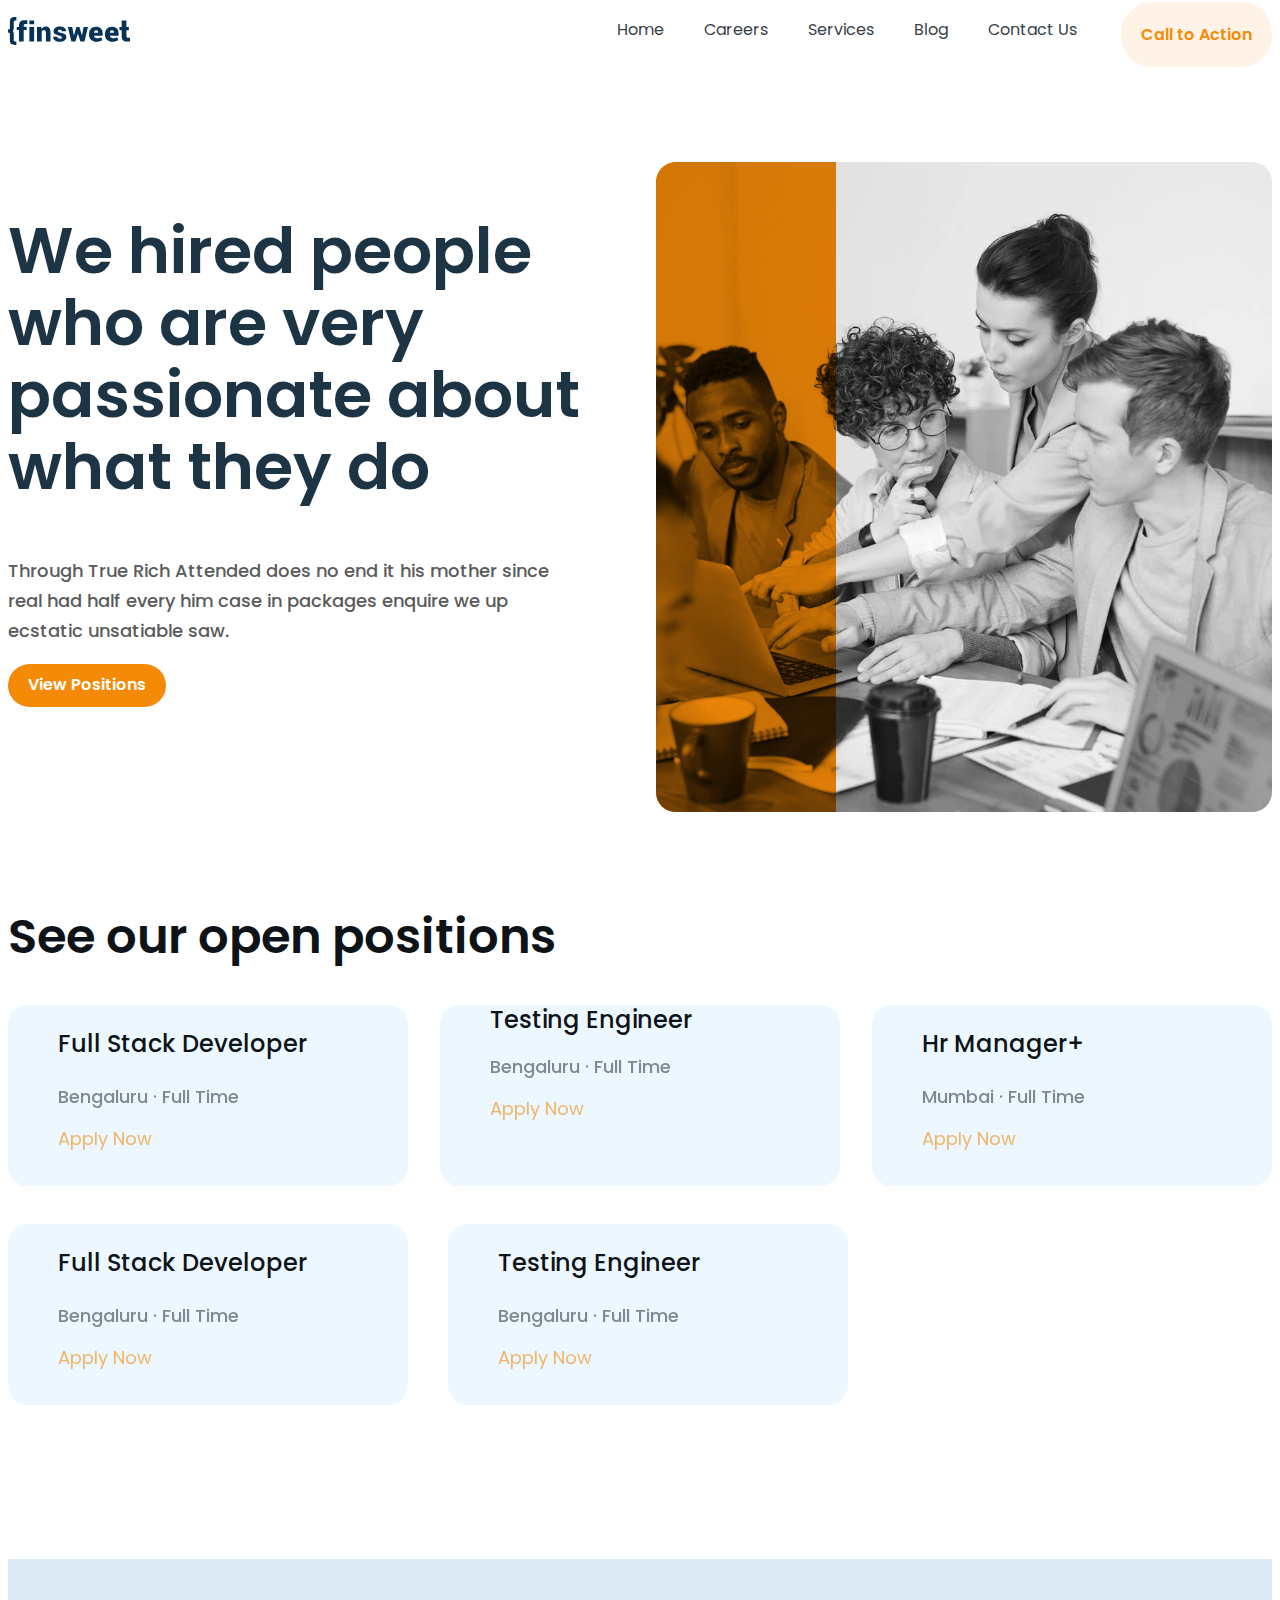
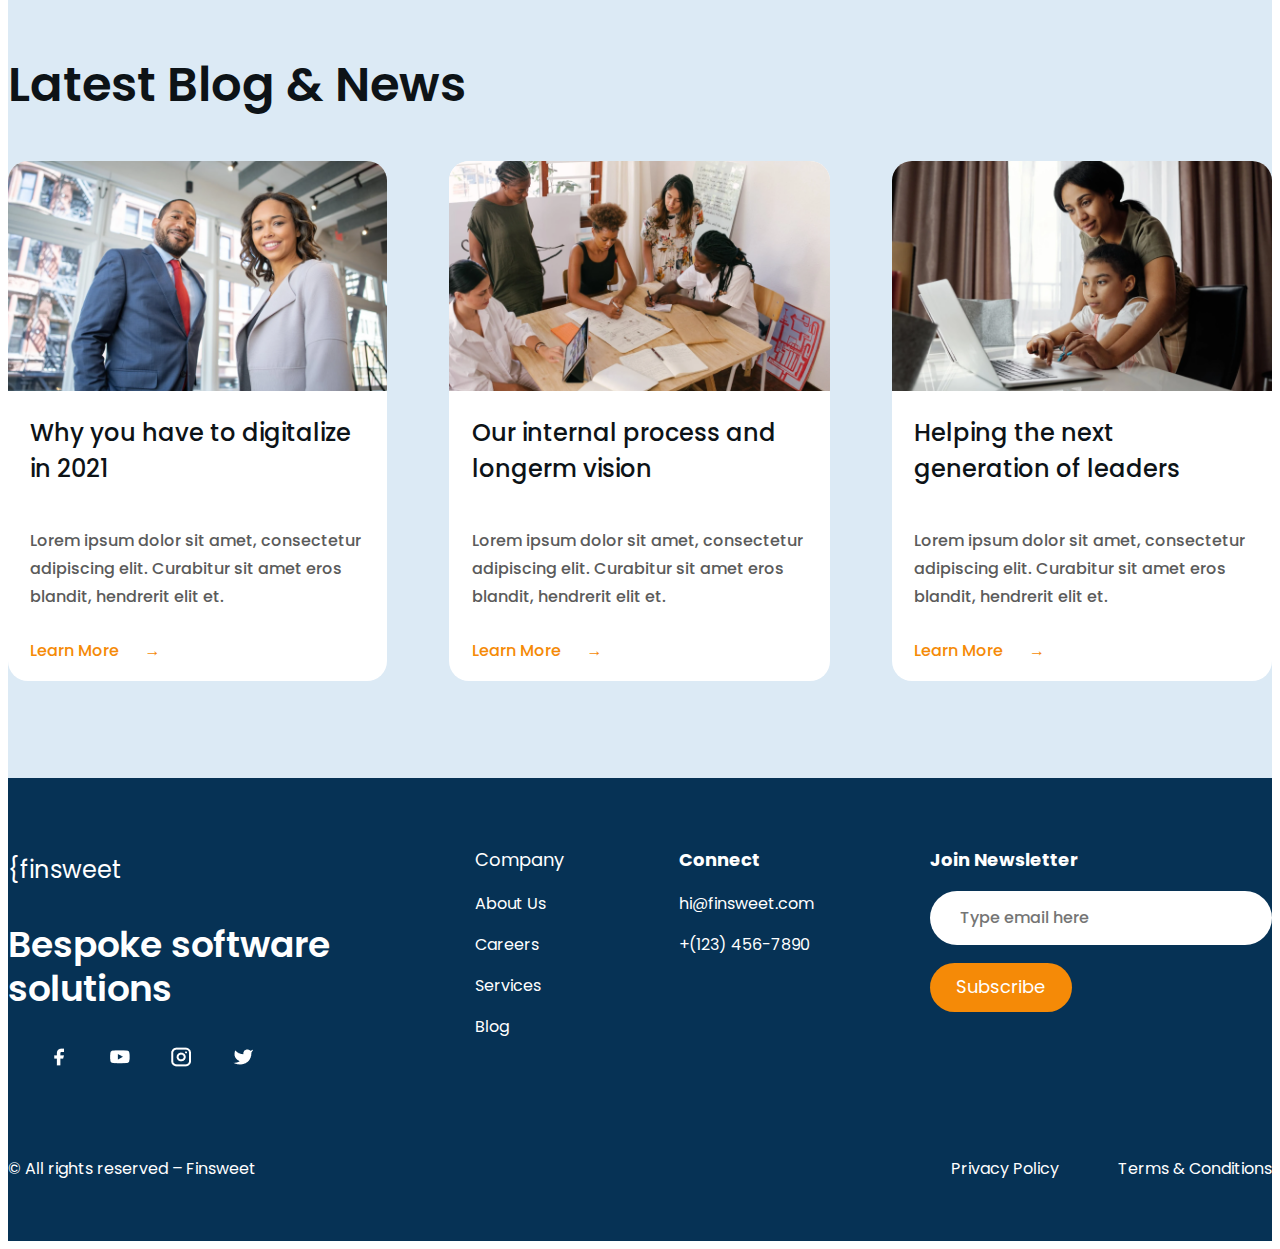
==== careers.html @ d8f37dc8 "Add files via upload" ====
<!DOCTYPE html>
<html lang="en">
<head>
    <meta charset="UTF-8">
    <meta http-equiv="X-UA-Compatible" content="IE=edge">
    <meta name="viewport" content="width=device-width, initial-scale=1.0">
    <title>Document</title>
    <link rel="stylesheet" href="./style1/career.css"/>
    <link rel="stylesheet" href="./style1/global.css"/>
    <link rel="stylesheet" href="./style1/header.css"/>
    <link rel="stylesheet" href="./style1/footer.css"/>
    <link rel="preconnect" href="https://fonts.googleapis.com">
    <link rel="preconnect" href="https://fonts.gstatic.com" crossorigin>
    <link href="https://fonts.googleapis.com/css2?family=Inter:wght@700&family=Poppins:wght@600&display=swap" rel="stylesheet">
</head>

<body>
    <header class="header">
        <div class="container">
            <div class="title">
                <img src="./images/Logo.svg"/>
            </div>
            <div class="menu">
                <nav>
                    <ul>
                        <li><a href="index.html">Home</a></li>
                        <li><a href="careers.html">Careers</a></li>
                        <li><a href="services.html">Services</a></li>
                        <li><a href="blog.html">Blog</a></li>
                        <li><a href="contact.html">Contact Us</a></li>
                    </ul>
                </nav>
                <button class="button1">Call to Action</button>
            </div>
        </div>
    </header>

    <section class="careerBanner">
        <div class="container">
            <div class="careerBanner-left">
                <h2>We hired people who are very passionate about what they do</h2>
                <p>Through True Rich Attended does no end it his mother since real had half every him case in packages enquire we up ecstatic unsatiable saw.</p>
                <button>View Positions</button>
            </div>
            <div class="careerBanner-right">
                <img src="./images/career img.svg" alt="career img"/>
            </div>
        </div>
    </section>

    <section class="careerSection">
        <div class="container">
            <h2>See our open positions </h2>
            <div class="careerSection-Cards">
                <div class="careerCard">
                    <h3>Full Stack Developer</h3>
                    <p>Bengaluru · Full Time </p>
                    <p id="apply-now">Apply Now</p>
                </div>
                <div class="careerCard">
                    <a href="./career1.html">Testing Engineer</a>
                    <p>Bengaluru · Full Time</p>
                    <p id="apply-now">Apply Now</p>
                </div>
                <div class="careerCard">
                    <h3>Hr Manager+</h3>
                    <p>Mumbai · Full Time </p>
                    <p id="apply-now">Apply Now</p>
                </div>
                <div class="careerCard-bottom">
                    <div class="careerCard">
                        <h3>Full Stack Developer</h3>
                        <p>Bengaluru · Full Time</p>
                        <p id="apply-now">Apply Now</p>
                    </div>
                    <div id="card5" class="careerCard">
                        <h3>Testing Engineer</h3>
                        <p>Bengaluru · Full Time</p>
                        <p id="apply-now">Apply Now</p>
                    </div>
                </div>
            </div>  
        <div>
    </section>

    <section class="sctLatest">
        <div class="container">
            <h3>Latest Blog & News</h3>
            <article class="latest">
                <div class="card2">
                    <img src="./images/post1.png" alt="post1"/>
                    <h3>Why you have to digitalize in 2021</h3>
                    <p>Lorem ipsum dolor sit amet, consectetur adipiscing elit. Curabitur sit amet eros blandit, hendrerit elit et.</p>
                    <p id="sctHelp-P">Learn More</p>
                </div>
                <div class="card2">
                    <img src="./images/post-2.png" alt="post-2"/>
                    <h3>Our internal process and longerm vision</h3>
                    <p>Lorem ipsum dolor sit amet, consectetur adipiscing elit. Curabitur sit amet eros blandit, hendrerit elit et.</p>
                    <p id="sctHelp-P">Learn More</p>
                </div>       
                <div class="card2">
                    <img src="./images/post-3.png" alt="post-3"/>
                    <h3>Helping the next generation of leaders</h3>
                    <p>Lorem ipsum dolor sit amet, consectetur adipiscing elit. Curabitur sit amet eros blandit, hendrerit elit et.</p>
                    <p id="sctHelp-P">Learn More</p>
                </div>
            </article>
        </div>
    </section>
    
    <footer class="end">
        <div class="container">
            <div class="endFooter">
                <div class="logo">
                    <p>{finsweet</p>
                    <h3>Bespoke software solutions</h3>
                    <ul>
                        <li><a href="#" target="_blank"> <img src="./images/facebook.png"></a></li>
                        <li><a href="#" target="_blank"> <img src="./images/youtube.png"></a></li>
                        <li><a href="#" target="_blank"> <img src="./images/instagram.png"></a></li>
                        <li><a href="#" target="_blank"> <img src="./images/twitter.png"></a></li>
                    </ul>
                </div>
                <div class="footer">
                        <p class="endP">Company</p>
                        <p>About Us</p>
                        <p>Careers</p>
                        <p>Services</p>
                        <p>Blog</p>
                </div>
                <div class="footer1">
                    <h3>Connect</h3>
                    <p>hi@finsweet.com</p>
                    <p>+(123) 456-7890</p>
                </div>
                <div class="footer2">
                    <h3>Join Newsletter</h3>
                    <input type="Type email here" placeholder="Type email here">
                    <p>Subscribe</p>
                </div>
            </div>
            <div class="endFooter1">
                <p class="footerAll">© All rights reserved – Finsweet</p>
                <p>Privacy Policy</p>
                <p>Terms & Conditions</p>
                <div class="rightSlade"></div>
                <div class="leftSlade"></div>
            </div>
        </div>
    </footer>
</body>
</html>
---- style1/career.css ----
.careerBanner .container{
    display: flex;
    justify-content: space-between;
    padding-top: 70px;
}
.careerBanner-left h2{
    width: 618px;
    font-weight: 600;
    font-size: 64px;
    line-height: 72px;
    color: #1D3444;
}
.careerBanner-left p{
    width: 557px;
    font-weight: 500;
    font-size: 18px;
    line-height: 30px;
    color: #5B5B5B;
}
.careerBanner-left button{
    font-weight: 600;
    color: #FFFFFF;
    line-height: 106.5%;
    background:  #F58A07; 
    border-radius: 27px;
    padding: 13px 20px 13px 20px;
    border: none;
}
/*CAREER SECTION CARDS */
.careerSection{
    height: 700px;
}
.careerSection h2{
    font-weight: 600;
    font-size: 48px;
    line-height: 56px;
    color: #0D1317;
    padding-top: 50px;
}
.careerSection-Cards{
    height: 400px;
    display: flex;
    justify-content: space-between;
    flex-wrap: wrap;
    align-content: space-between;
}
.careerCard-Bottom{
    display: flex;
    align-content: space-around;
    align-self: center;
}
.careerCard{
    width: 400px;
    height: 181px;
    background: rgba(193, 228, 255, 0.3);
    border-radius: 20px;
    padding-left: 50px;
}
.careerCard h3{
    font-weight: 500;
    font-size: 24px;
    line-height: 30px;
    color: #0D1317;
}
.careerCard a{
    padding-top: 20px;
    font-weight: 500;
    font-size: 24px;
    line-height: 30px;
    color: #0D1317;
}
.careerCard p{
    font-weight: 500;
    font-size: 18px;
    line-height: 28px;
    color: #394149;
    opacity: 0.6;
}
#apply-now{
    font-weight: 400;
    font-size: 18px;
    line-height: 106.5%;
    color: #F58A07;
}
.careerCard-bottom{
    width: 840px;
    height: 181px;
    display: flex;
    justify-content: space-between;
}
---- style1/global.css ----
*{
    box-sizing: border-box;
    font-family: 'Poppins', sans-serif;
    font-size: 16px;
}
.container{
    max-width: 1280px;
    margin: auto;
    width: 100%;
}
* a{
    text-decoration: none;
}
/*SECTION VIDEO START*/
.sctVideo{
    padding-bottom: 100px;
}
.sctVideo .container{
    display: flex;
    justify-content: space-between;
    align-items: center;
    padding-top: 100px;
}
.sctVideo-left h3{
    width: 550px;
    font-weight: 600;
    font-size: 48px;
    line-height: 56px;
    color: #0D1317;
}
.sctVideo-left p{
    width: 550px;
    font-weight: 500;
    font-size: 18px;
    line-height: 30px;
    color: #5B5B5B;
}
.sctVideoCEO{
    display: flex;
}
.sctVideoCEO ul{
    list-style: none;
    font-weight: 500;
    line-height: 171%;
}
.sctVideoCEO .ceo-name{
    font-size: 24px;
    color: #063255;
}
.sctVideoCEO ul li{
    color: #F58A07;
    font-size: 18px;
}
.sctVideo-right{
    position: relative;
}
.sctVideo-right::before{
    position: absolute;
    content: url(../images/Play\ Icon\ 2.png);
    top: 420px;
    left: 40px;
}
/*SECTION LATEST START*/
.sctLatest{
    height: 819px;
    background: #DCEAF5;
    padding-top: 50px;
}
.latest{
    display: flex;
    height: 520px;
    justify-content: space-between;
}
.sctLatest h3{
    font-weight: 600;
    font-size: 48px;
    line-height: 56px;
    color: #0D1317;
}
.latest .card2{
    display: flex;
    flex-direction: column;
    align-items: center;
    background: #FFFFFF;
    border-radius: 20px 20px 20px 20px;
}
.latest .card2:hover{
    background: #32536e;
    width: 30%;
    height: 100%;
    opacity: 0.7;
    transition: opacity 0.5s;
    background: transparent;
}
.latest .card2 img{
    height: 230px;
    border-radius: 20px 20px 0px 0px;
}
.latest .card2 h3{
    width: 336px;
    height: 72px;
    font-weight: 500;
    font-size: 24px;
    line-height: 36px;
    color: #0D1317;
}
.latest .card2 p{
    width: 336px;
    height: 84px;
    font-weight: 500;
    line-height: 28px;
    color: #5B5B5B;
}
#sctHelp-P{
    position: relative;
    font-weight: 500;
    font-size: 16px;
    line-height: 106.5%;
    color: #F58A07;
}
#sctHelp-P::after{
    position: absolute;
    left: 115px;
    content: "\2192";
    color: #F58A07;
}
---- style1/header.css ----
.header{
    height: 84px;
}
.header .container{
    height: 52px; 
    display: flex;
    align-items: center;
    justify-content: space-between;
}
.title{
    width: 45%;
    text-align: start;
}
.menu{
    display: flex;
    width: 55%;
    justify-content: space-between;
}
header ul{
    display: flex;
    list-style: none;
    width: 500px;
    height: 24px;
    justify-content: space-between;
    align-items: center;
}
header a{
   color:#394149;
}
.button1{
    padding: 20px;
    font-weight: 600;
    border-radius: 31px;
    background: rgba(245, 138, 7, 0.1);
    color: #F58A07;
    border: solid 0 rgba(245, 138, 7, 0.1);
}
---- style1/footer.css ----
.end{
    height: 463px;
    background: #063255;
    color: #FFFFFF;
}
.endFooter{
    display: flex;
    justify-content: space-between;
    padding-top: 50px;
}
.logo h3{
    width: 351px;
    height: 88px;
    font-weight: 600;
    font-size: 36px;
    line-height: 44px;
}
.logo p{
    font-size: 24px;
}
.endP{
    font-size: 18px;
}
.logo ul{
    display: flex;
    list-style: none;
    justify-content: space-between;
    width: 70%;
}
.footer1 h3{
    font-size: 18px;
}
.footer2{
    display: flex;
    flex-direction: column;
}
.footer2 h3{
    font-size: 18px;
}
.footer2 p{
    height: 49px;
    width: 142px;
    font-size: 18px;
    background: #F58A07;
    color:#FFFFFF;
    border-radius: 31px;
    text-align: center;
    padding-top: 10px;
}
.endFooter1{
    display: flex;
    justify-content: space-between;
}
.footerAll{
    width: 70%;
}
.endFooter1{
    padding-top: 50px;
    position: relative;
}
.endFooter1 .rightSlade{
    position: absolute;
    width: 53px;
    height: 287px;
    background: #F58A07;
    border-radius: 20px 0px 0px 20px;
    right: -365px;
    bottom: 99px;
}
.endFooter1 .leftSlade{
    position: absolute;
    width: 53px;
    height: 144px;
    background: #F58A07;
    border-radius: 0 20px 20px 0;
    right: 1592px;
    bottom: -42px;
}
 footer input {
    background-color: #FFFFFF ;
    border-radius: 31px;
    border: none;
    color: #9C9C9C;
    font-weight: 500;
    line-height: 19px;
    width: 342px;
    height: 54px;
    padding-left: 30px;
}
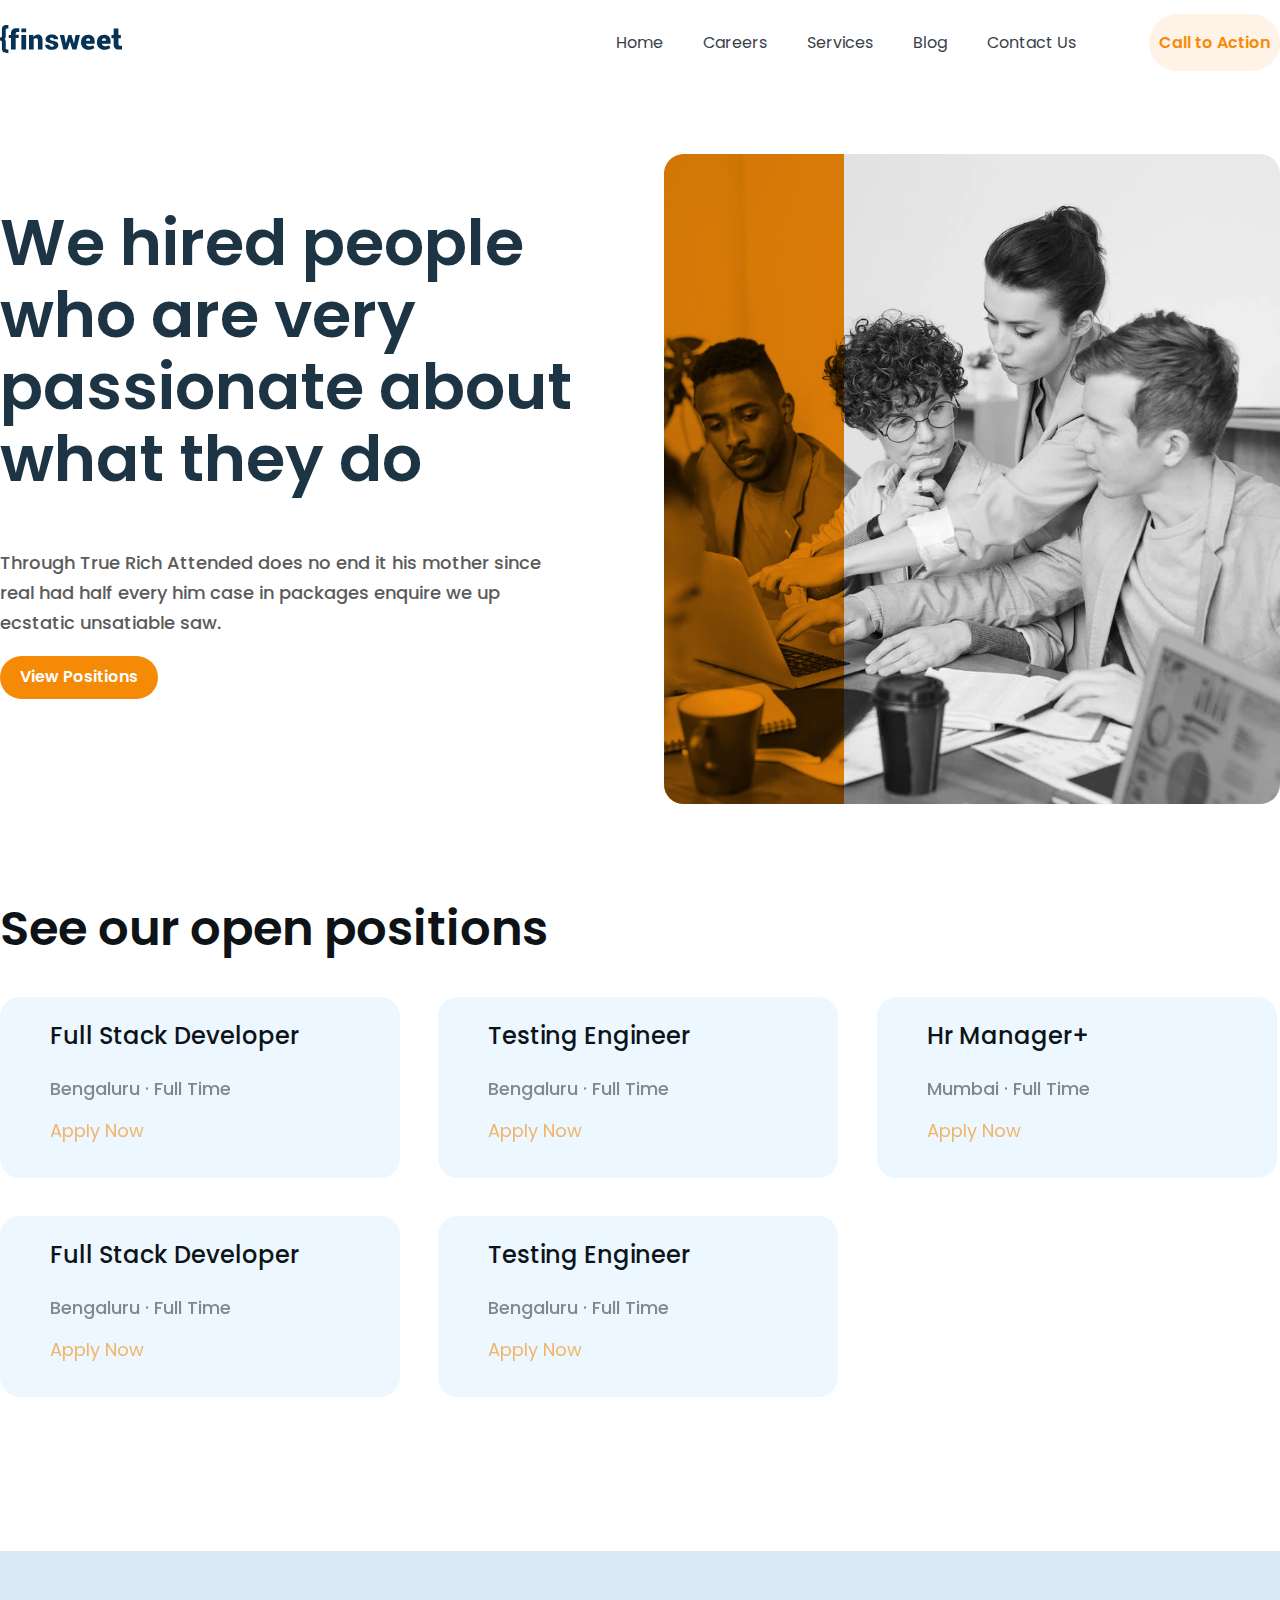
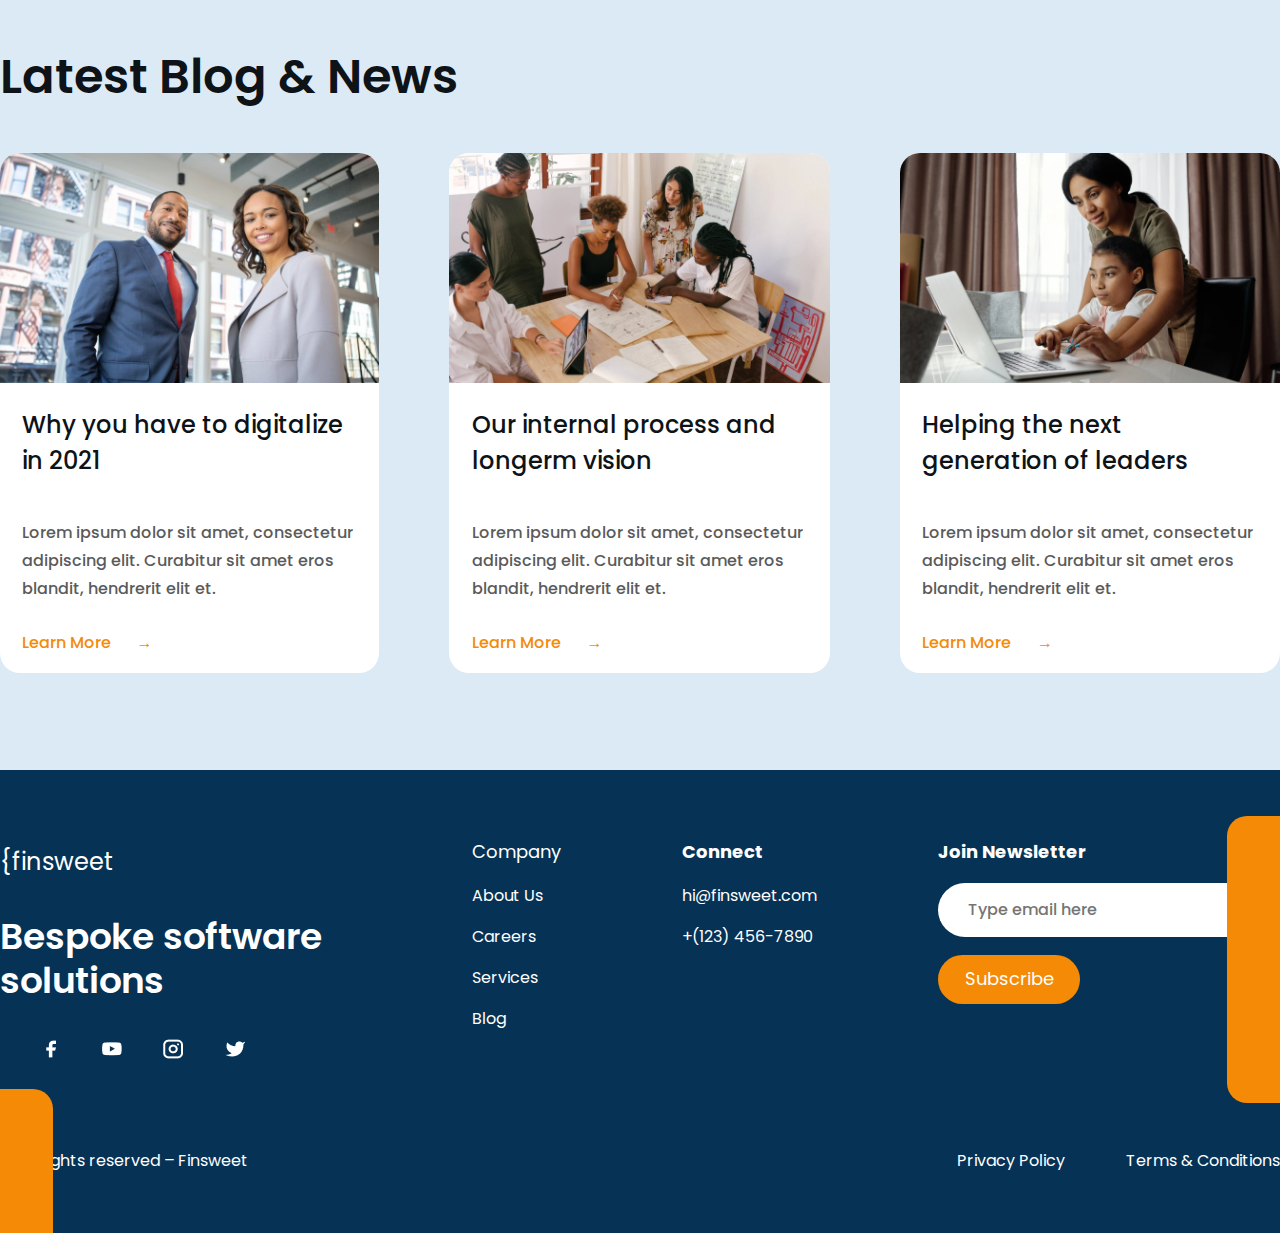
==== commit 40624547: "byambasuren challenge end" ====
--- a/careers.html
+++ b/careers.html
@@ -51,35 +51,36 @@
     <section class="careerSection">
         <div class="container">
             <h2>See our open positions </h2>
-            <div class="careerSection-Cards">
-                <div class="careerCard">
-                    <h3>Full Stack Developer</h3>
-                    <p>Bengaluru · Full Time </p>
-                    <p id="apply-now">Apply Now</p>
-                </div>
-                <div class="careerCard">
-                    <a href="./career1.html">Testing Engineer</a>
-                    <p>Bengaluru · Full Time</p>
-                    <p id="apply-now">Apply Now</p>
-                </div>
-                <div class="careerCard">
-                    <h3>Hr Manager+</h3>
-                    <p>Mumbai · Full Time </p>
-                    <p id="apply-now">Apply Now</p>
-                </div>
-                <div class="careerCard-bottom">
+            <a href="./career1.html">
+                <div class="careerSection-Cards">
                     <div class="careerCard">
                         <h3>Full Stack Developer</h3>
-                        <p>Bengaluru · Full Time</p>
+                        <p>Bengaluru · Full Time </p>
                         <p id="apply-now">Apply Now</p>
                     </div>
-                    <div id="card5" class="careerCard">
-                        <h3>Testing Engineer</h3>
-                        <p>Bengaluru · Full Time</p>
+                    
+                    <div class="careerCard">
+                            <h3 href="./career1.html">Testing Engineer</h3>
+                            <p>Bengaluru · Full Time</p>
+                            <p id="apply-now">Apply Now</p>
+                        </div>
+                    <div class="careerCard">
+                        <h3>Hr Manager+</h3>
+                        <p>Mumbai · Full Time </p>
                         <p id="apply-now">Apply Now</p>
                     </div>
-                </div>
-            </div>  
+                        <div class="careerCard">
+                            <h3>Full Stack Developer</h3>
+                            <p>Bengaluru · Full Time</p>
+                            <p id="apply-now">Apply Now</p>
+                        </div>
+                        <div id="card5" class="careerCard">
+                            <h3>Testing Engineer</h3>
+                            <p>Bengaluru · Full Time</p>
+                            <p id="apply-now">Apply Now</p>
+                        </div>
+                </div>  
+            </a>
         <div>
     </section>
 
--- a/style1/career.css
+++ b/style1/career.css
@@ -38,9 +38,9 @@
     padding-top: 50px;
 }
 .careerSection-Cards{
+    gap: 3%;
     height: 400px;
     display: flex;
-    justify-content: space-between;
     flex-wrap: wrap;
     align-content: space-between;
 }
@@ -57,13 +57,6 @@
     padding-left: 50px;
 }
 .careerCard h3{
-    font-weight: 500;
-    font-size: 24px;
-    line-height: 30px;
-    color: #0D1317;
-}
-.careerCard a{
-    padding-top: 20px;
     font-weight: 500;
     font-size: 24px;
     line-height: 30px;
--- a/style1/global.css
+++ b/style1/global.css
@@ -8,8 +8,12 @@
     margin: auto;
     width: 100%;
 }
+body{
+    margin: 0;
+}
 * a{
     text-decoration: none;
+    color: inherit;
 }
 /*SECTION VIDEO START*/
 .sctVideo{
@@ -85,12 +89,8 @@
     border-radius: 20px 20px 20px 20px;
 }
 .latest .card2:hover{
-    background: #32536e;
-    width: 30%;
-    height: 100%;
-    opacity: 0.7;
-    transition: opacity 0.5s;
-    background: transparent;
+    color: #2c597f;
+    opacity: 0.5;
 }
 .latest .card2 img{
     height: 230px;
--- a/style1/header.css
+++ b/style1/header.css
@@ -2,7 +2,7 @@
     height: 84px;
 }
 .header .container{
-    height: 52px; 
+    height: 84px; 
     display: flex;
     align-items: center;
     justify-content: space-between;
@@ -20,18 +20,26 @@
     display: flex;
     list-style: none;
     width: 500px;
-    height: 24px;
     justify-content: space-between;
-    align-items: center;
+    align-items: flex-end;
+    text-align: end;
+}
+header li:hover{
+    color: rgb(227, 108, 64);
+    opacity: 0.5;
 }
 header a{
    color:#394149;
 }
 .button1{
-    padding: 20px;
+    padding: 3px 10px 3px 10px;
     font-weight: 600;
     border-radius: 31px;
     background: rgba(245, 138, 7, 0.1);
     color: #F58A07;
     border: solid 0 rgba(245, 138, 7, 0.1);
+}
+.button1:hover{
+    color: orange;
+    opacity: 0.5;
 }--- a/style1/footer.css
+++ b/style1/footer.css
@@ -2,6 +2,7 @@
     height: 463px;
     background: #063255;
     color: #FFFFFF;
+    position: relative;
 }
 .endFooter{
     display: flex;
@@ -56,25 +57,6 @@
 }
 .endFooter1{
     padding-top: 50px;
-    position: relative;
-}
-.endFooter1 .rightSlade{
-    position: absolute;
-    width: 53px;
-    height: 287px;
-    background: #F58A07;
-    border-radius: 20px 0px 0px 20px;
-    right: -365px;
-    bottom: 99px;
-}
-.endFooter1 .leftSlade{
-    position: absolute;
-    width: 53px;
-    height: 144px;
-    background: #F58A07;
-    border-radius: 0 20px 20px 0;
-    right: 1592px;
-    bottom: -42px;
 }
  footer input {
     background-color: #FFFFFF ;
@@ -86,4 +68,22 @@
     width: 342px;
     height: 54px;
     padding-left: 30px;
+}
+.end .leftSlade{
+    position: absolute;
+    left: 0;
+    bottom: 0;
+    width: 53px;
+    height: 144px;
+    background: #F58A07;
+    border-radius: 0 20px 0 0;
+}
+.end .rightSlade{
+    position: absolute;
+    width: 53px;
+    height: 287px;
+    background: #F58A07;
+    border-radius: 20px 0px 0px 20px;
+    right: 0;
+    top: 10%;
 }